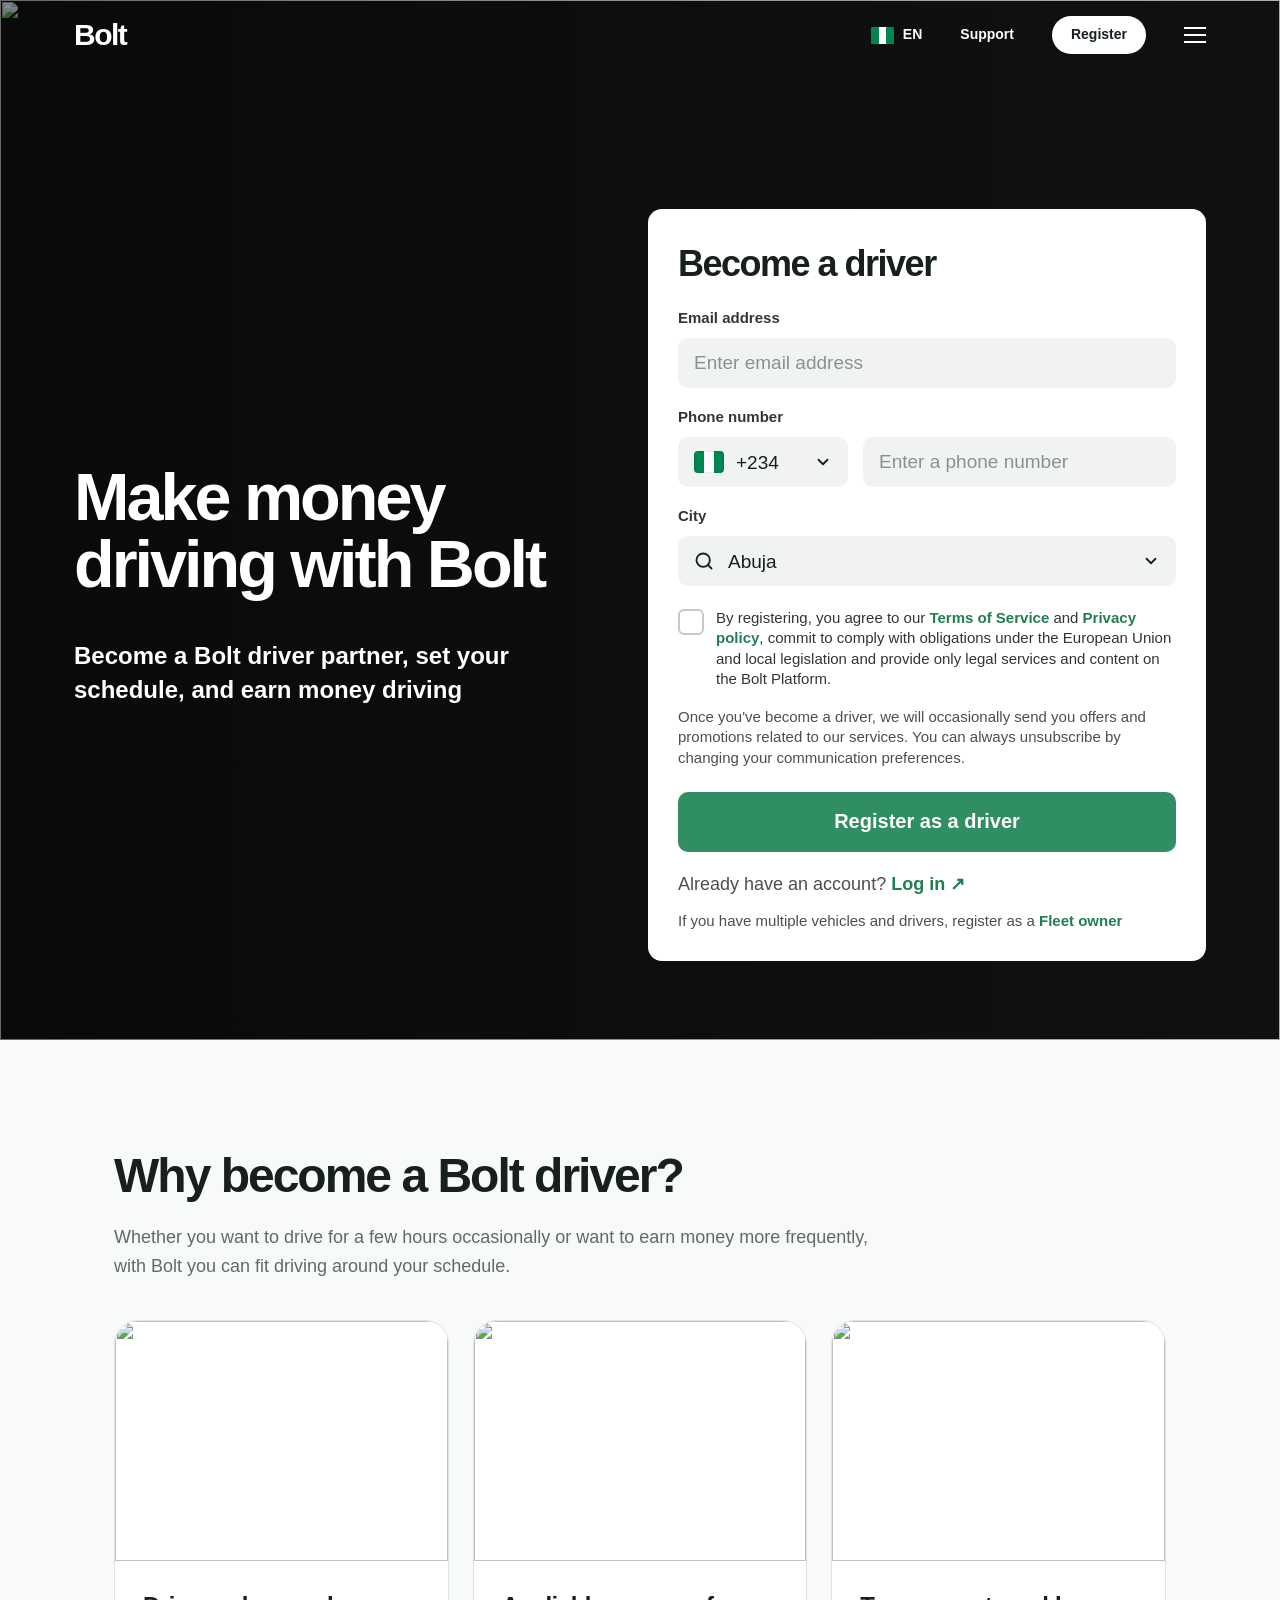
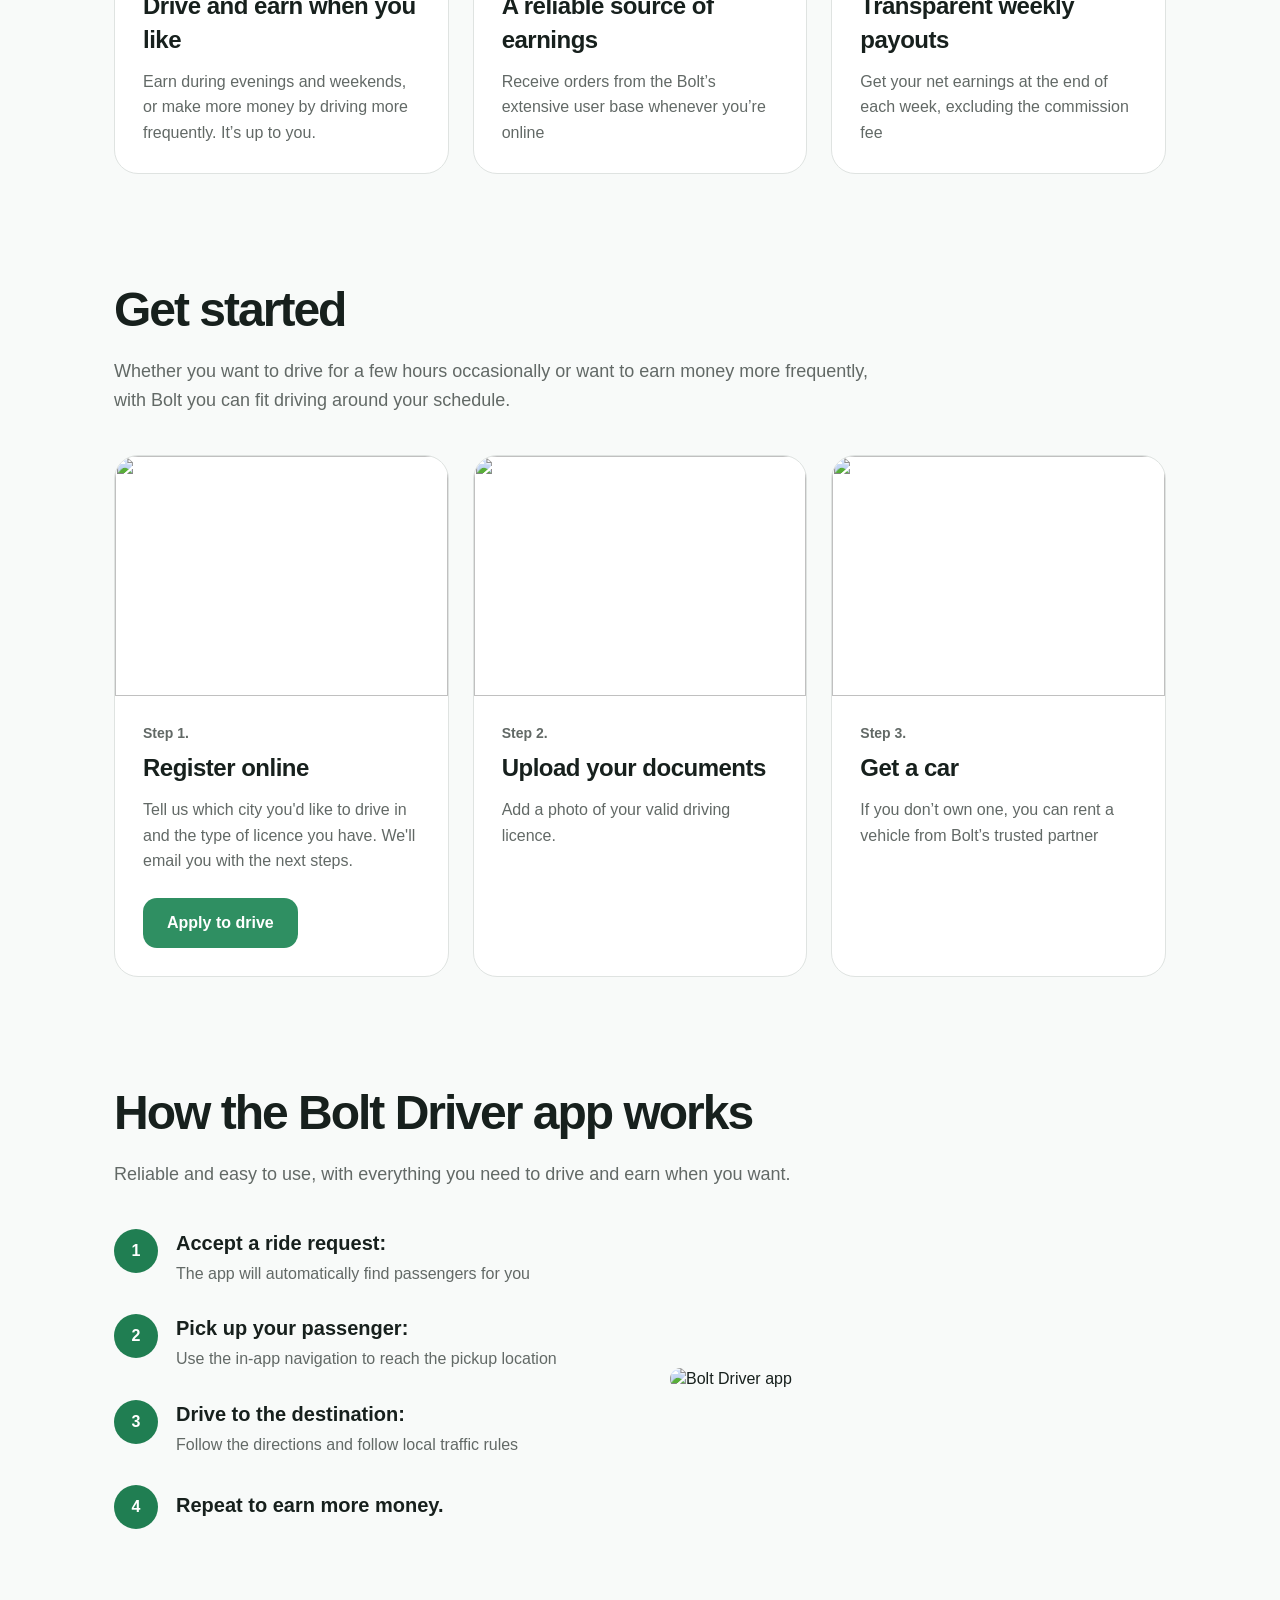
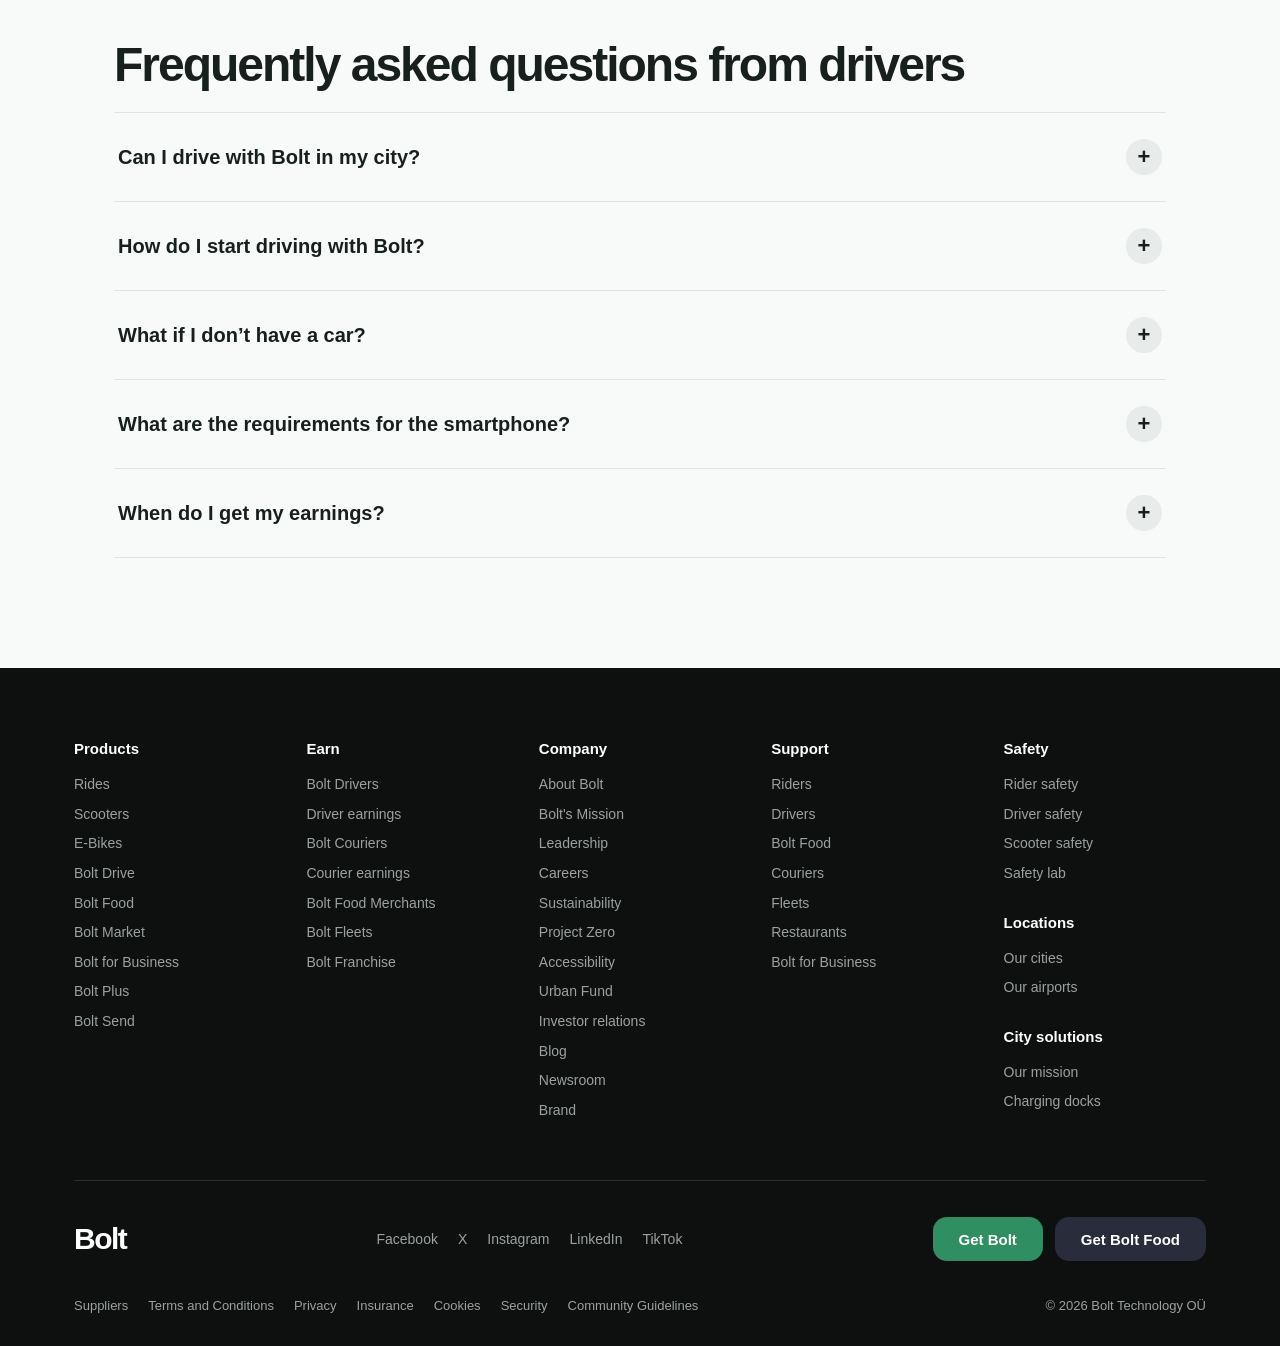
==== driver.html @ f17ec3d8 "Initial Commit: Bolt Clone" ====
<!DOCTYPE html>
<html lang="en">
<head>
    <meta charset="UTF-8">
    <meta name="viewport" content="width=device-width, initial-scale=1.0">
    <title>Sign up to drive with Bolt | Make money driving | Bolt</title>
    <link rel="stylesheet" href="m.css">
    <link rel="stylesheet" href="modal.css">
    <link rel="stylesheet" href="earn.css">
    <link rel="stylesheet" href="driver.css">
</head>

<body class="driver-page">

    <!-- NAVBAR -->
    <nav class="navbar">
        <input type="checkbox" id="menu-toggle" class="menu-toggle">
        <input type="checkbox" id="lang-toggle" class="lang-toggle">
        <a class="logo" href="index.html">Bolt</a>

        <div class="nav-right">
            <label class="language" for="lang-toggle">
                <div class="flag">
                    <span></span>
                    <span></span>
                    <span></span>
                </div>
                <span>EN</span>
            </label>

            <a href="support.html">Support</a>

            <div class="register-wrap">
                <input type="checkbox" id="register-toggle" class="register-toggle">
                <label class="register" for="register-toggle">Register</label>

                <div class="register-panel">
                    <a href="driver.html" class="rp-item">
                        <span class="rp-icon"><svg width="22" height="22" viewBox="0 0 24 24" fill="#4a56d6"><circle cx="12" cy="7" r="4"/><path d="M4 21c0-4.4 3.6-7 8-7s8 2.6 8 7z"/></svg></span>
                        <span class="rp-text"><b>Become a driver</b><small>Make money on your terms</small></span>
                        <svg class="rp-chev" width="18" height="18" viewBox="0 0 24 24" fill="none" stroke="currentColor" stroke-width="2.4" stroke-linecap="round" stroke-linejoin="round"><polyline points="9 18 15 12 9 6"></polyline></svg>
                    </a>
                    <a href="#" class="rp-item">
                        <span class="rp-icon"><svg width="22" height="22" viewBox="0 0 24 24" fill="none" stroke="#207e52" stroke-width="2" stroke-linecap="round" stroke-linejoin="round"><circle cx="6" cy="17" r="3"/><circle cx="18" cy="17" r="3"/><path d="M6 17l4-8h5l3 8M10 9L9 6H7"/></svg></span>
                        <span class="rp-text"><b>Become a courier</b><small>Deliver food and get paid weekly</small></span>
                        <svg class="rp-chev" width="18" height="18" viewBox="0 0 24 24" fill="none" stroke="currentColor" stroke-width="2.4" stroke-linecap="round" stroke-linejoin="round"><polyline points="9 18 15 12 9 6"></polyline></svg>
                    </a>
                    <a href="#" class="rp-item">
                        <span class="rp-icon"><svg width="22" height="22" viewBox="0 0 24 24" fill="none" stroke="#207e52" stroke-width="2.2" stroke-linecap="round" stroke-linejoin="round"><path d="M5 3v7a2 2 0 0 0 2 2v9M9 3v7M7 3v7M18 3c-2.4 2-2.4 7 0 8.5V21"/></svg></span>
                        <span class="rp-text"><b>Add a restaurant or store</b><small>Reach more customers and increase earnings</small></span>
                        <svg class="rp-chev" width="18" height="18" viewBox="0 0 24 24" fill="none" stroke="currentColor" stroke-width="2.4" stroke-linecap="round" stroke-linejoin="round"><polyline points="9 18 15 12 9 6"></polyline></svg>
                    </a>
                    <a href="#" class="rp-item">
                        <span class="rp-icon"><svg width="22" height="22" viewBox="0 0 24 24" fill="#207e52"><path d="M4 12l2-5.5A2 2 0 0 1 7.9 5h8.2A2 2 0 0 1 18 6.5L20 12v6h-3v-2H7v2H4z"/></svg></span>
                        <span class="rp-text"><b>Sign up as a fleet owner</b><small>Add your fleet to Bolt and boost your income</small></span>
                        <svg class="rp-chev" width="18" height="18" viewBox="0 0 24 24" fill="none" stroke="currentColor" stroke-width="2.4" stroke-linecap="round" stroke-linejoin="round"><polyline points="9 18 15 12 9 6"></polyline></svg>
                    </a>
                    <a href="#" class="rp-item">
                        <span class="rp-icon"><svg width="22" height="22" viewBox="0 0 24 24" fill="#207e52"><rect x="3" y="8" width="18" height="12" rx="2.5"/><path d="M9 8V5.5h6V8" fill="none" stroke="#207e52" stroke-width="2"/></svg></span>
                        <span class="rp-text"><b>Bolt for Business</b><small>Bolt products and services scaled-up for your business</small></span>
                        <svg class="rp-chev" width="18" height="18" viewBox="0 0 24 24" fill="none" stroke="currentColor" stroke-width="2.4" stroke-linecap="round" stroke-linejoin="round"><polyline points="9 18 15 12 9 6"></polyline></svg>
                    </a>
                </div>
            </div>

            <label class="menu" for="menu-toggle" aria-label="Menu">
                <span></span>
                <span></span>
                <span></span>
            </label>
        </div>

        <div class="menu-panel">
            <div class="menu-col">
                <h5>Products</h5>
                <a href="rides.html">Rides</a>
                <a href="#">Scooters</a>
                <a href="#">E-Bikes</a>
                <a href="#">Bolt Drive</a>
                <a href="#">Bolt Food</a>
                <a href="#">Bolt Market</a>
                <a href="#">Bolt for Business</a>
                <a href="#">Bolt Plus</a>
                <a href="#">Bolt Send</a>
            </div>

            <div class="menu-col">
                <h5>Earn</h5>
                <a href="driver.html">Bolt Drivers</a>
                <a href="earn.html">Driver earnings</a>
                <a href="#">Bolt Couriers</a>
                <a href="#">Courier earnings</a>
                <a href="#">Bolt Food Merchants</a>
                <a href="#">Bolt Fleets</a>
                <a href="#">Bolt Franchise</a>
            </div>

            <div class="menu-col">
                <h5>Company</h5>
                <a href="#">About Bolt</a>
                <a href="#">Bolt's Mission</a>
                <a href="#">Leadership</a>
                <a href="#">Careers</a>
                <a href="#">Sustainability</a>
                <a href="#">Blog</a>
                <a href="#">Newsroom</a>
            </div>

            <div class="menu-col">
                <h5>Support</h5>
                <a href="#">Riders</a>
                <a href="#">Drivers</a>
                <a href="#">Bolt Food</a>
                <a href="#">Couriers</a>
                <a href="#">Fleets</a>
                <a href="#">Restaurants</a>
            </div>

            <div class="menu-col">
                <h5>Safety</h5>
                <a href="#">Rider safety</a>
                <a href="#">Driver safety</a>
                <a href="#">Scooter safety</a>
                <a href="#">Safety lab</a>
            </div>
        </div>

        <div class="lang-modal">
            <label class="lang-backdrop" for="lang-toggle"></label>

            <div class="lang-box">
                <div class="lang-top">
                    <div class="lang-search">
                        <svg width="26" height="26" viewBox="0 0 24 24" fill="none" stroke="currentColor" stroke-width="2" stroke-linecap="round"><circle cx="11" cy="11" r="8"></circle><line x1="21" y1="21" x2="16.65" y2="16.65"></line></svg>
                        <input type="text" id="region-search" placeholder="Search region" autocomplete="off">
                    </div>
                    <label class="lang-close" for="lang-toggle" aria-label="Close">
                        <svg width="22" height="22" viewBox="0 0 24 24" fill="none" stroke="currentColor" stroke-width="2.5" stroke-linecap="round"><line x1="5" y1="5" x2="19" y2="19"></line><line x1="19" y1="5" x2="5" y2="19"></line></svg>
                    </label>
                </div>

                <ul class="region-list"><!-- filled in by script.js --></ul>
            </div>
        </div>

    </nav>

    <!-- HERO -->
    <header class="d-hero">
        <picture class="d-hero-bg">
            <source media="(max-width: 900px)" srcset="media/driver12.png">
            <img src="media/driver9.png" alt="">
        </picture>
        <div class="d-hero-overlay"></div>

        <div class="d-hero-inner">
            <div class="d-hero-text">
                <h1>Make money driving with Bolt</h1>
                <p>Become a Bolt driver partner, set your schedule, and earn money driving</p>
            </div>

            <form class="signup" id="signup" action="#" onsubmit="return false;">
                <h2>Become a driver</h2>

                <label class="f-label" for="d-email">Email address</label>
                <input class="f-input" type="email" id="d-email" placeholder="Enter email address" required>

                <label class="f-label" for="d-phone">Phone number</label>
                <div class="phone-row">
                    <div class="select-wrap code">
                        <span class="fl fl-ng"></span>
                        <select aria-label="Country code">
                            <option>+234</option>
                        </select>
                        <svg class="chev" width="18" height="18" viewBox="0 0 24 24" fill="none" stroke="currentColor" stroke-width="2.4" stroke-linecap="round" stroke-linejoin="round"><polyline points="6 9 12 15 18 9"></polyline></svg>
                    </div>
                    <input class="f-input" type="tel" id="d-phone" placeholder="Enter a phone number" required>
                </div>

                <label class="f-label" for="d-city">City</label>
                <div class="select-wrap city">
                    <svg class="lead" width="20" height="20" viewBox="0 0 24 24" fill="none" stroke="currentColor" stroke-width="2.2" stroke-linecap="round"><circle cx="11" cy="11" r="8"></circle><line x1="21" y1="21" x2="16.65" y2="16.65"></line></svg>
                    <select id="d-city">
                        <option>Abuja</option>
                        <option>Lagos</option>
                        <option>Port Harcourt</option>
                        <option>Ibadan</option>
                        <option>Benin City</option>
                        <option>Kano</option>
                        <option>Enugu</option>
                    </select>
                    <svg class="chev" width="18" height="18" viewBox="0 0 24 24" fill="none" stroke="currentColor" stroke-width="2.4" stroke-linecap="round" stroke-linejoin="round"><polyline points="6 9 12 15 18 9"></polyline></svg>
                </div>

                <label class="agree">
                    <input type="checkbox" required>
                    <span>By registering, you agree to our <a href="#">Terms of Service</a> and <a href="#">Privacy policy</a>, commit to comply with obligations under the European Union and local legislation and provide only legal services and content on the Bolt Platform.</span>
                </label>

                <p class="form-note">Once you've become a driver, we will occasionally send you offers and promotions related to our services. You can always unsubscribe by changing your communication preferences.</p>

                <button class="signup-btn" type="submit">Register as a driver</button>

                <p class="login-line">Already have an account? <a href="#">Log in &#8599;</a></p>
                <p class="form-note fleet">If you have multiple vehicles and drivers, register as a <a href="#">Fleet owner</a></p>
            </form>
        </div>
    </header>

    <main>

        <!-- WHY BECOME A DRIVER -->
        <section class="e-sec">
            <h2>Why become a Bolt driver?</h2>
            <p class="e-lead">
                Whether you want to drive for a few hours occasionally or want to earn money more frequently,
                with Bolt you can fit driving around your schedule.
            </p>

            <div class="d-cards">
                <article class="d-card">
                    <img src="media/driver8.png" alt="">
                    <div class="d-card-body">
                        <h3>Drive and earn when you like</h3>
                        <p>Earn during evenings and weekends, or make more money by driving more frequently. It’s up to you.</p>
                    </div>
                </article>

                <article class="d-card">
                    <img src="media/driver7.png" alt="">
                    <div class="d-card-body">
                        <h3>A reliable source of earnings</h3>
                        <p>Receive orders from the Bolt’s extensive user base whenever you’re online</p>
                    </div>
                </article>

                <article class="d-card">
                    <img src="media/driver6.png" alt="">
                    <div class="d-card-body">
                        <h3>Transparent weekly payouts</h3>
                        <p>Get your net earnings at the end of each week, excluding the commission fee</p>
                    </div>
                </article>
            </div>
        </section>

        <!-- GET STARTED -->
        <section class="e-sec">
            <h2>Get started</h2>
            <p class="e-lead">
                Whether you want to drive for a few hours occasionally or want to earn money more frequently,
                with Bolt you can fit driving around your schedule.
            </p>

            <div class="d-cards">
                <article class="d-card">
                    <img src="media/driver5.png" alt="">
                    <div class="d-card-body">
                        <span class="step-label">Step 1.</span>
                        <h3>Register online</h3>
                        <p>Tell us which city you'd like to drive in and the type of licence you have. We'll email you with the next steps.</p>
                        <a class="e-btn" href="#signup">Apply to drive</a>
                    </div>
                </article>

                <article class="d-card">
                    <img src="media/driver4.png" alt="">
                    <div class="d-card-body">
                        <span class="step-label">Step 2.</span>
                        <h3>Upload your documents</h3>
                        <p>Add a photo of your valid driving licence.</p>
                    </div>
                </article>

                <article class="d-card">
                    <img src="media/driver3.png" alt="">
                    <div class="d-card-body">
                        <span class="step-label">Step 3.</span>
                        <h3>Get a car</h3>
                        <p>If you don’t own one, you can rent a vehicle from Bolt’s trusted partner</p>
                    </div>
                </article>
            </div>
        </section>

        <!-- HOW THE APP WORKS -->
        <section class="e-sec">
            <h2>How the Bolt Driver app works</h2>
            <p class="e-lead">Reliable and easy to use, with everything you need to drive and earn when you want.</p>

            <div class="app-grid">
                <ol class="app-steps">
                    <li>
                        <div>
                            <b>Accept a ride request:</b>
                            <span>The app will automatically find passengers for you</span>
                        </div>
                    </li>
                    <li>
                        <div>
                            <b>Pick up your passenger:</b>
                            <span>Use the in-app navigation to reach the pickup location</span>
                        </div>
                    </li>
                    <li>
                        <div>
                            <b>Drive to the destination:</b>
                            <span>Follow the directions and follow local traffic rules</span>
                        </div>
                    </li>
                    <li class="single">
                        <div>
                            <b>Repeat to earn more money.</b>
                        </div>
                    </li>
                </ol>

                <img class="app-pic" src="media/driver10.png" alt="Bolt Driver app">
            </div>
        </section>

        <!-- FAQ -->
        <section class="e-sec">
            <h2>Frequently asked questions from drivers</h2>

            <div class="faq">
            <details>
                <summary>Can I drive with Bolt in my city?</summary>
                <p>If the city where you live is listed <a href="#">here</a>, you can!</p>
            </details>
            <details>
                <summary>How do I start driving with Bolt?</summary>
                <p>Complete the registration form, submit the required documents, and verify your identity to get started.</p>
            </details>
            <details>
                <summary>What if I don’t have a car?</summary>
                <p>We can connect you with Bolt’s trusted partners, who can help you rent a vehicle at a competitive price.</p>
            </details>
            <details>
                <summary>What are the requirements for the smartphone?</summary>
                <p>It must run at least Android 9.0 or iOS 16. If you don’t have one, support can help you pick an affordable device.</p>
            </details>
            <details>
                <summary>When do I get my earnings?</summary>
                <p>Our payment cycle runs from Monday 00:00 to the following Sunday at 23:59, after which you’ll receive a balance statement. If you’re due a payout, you’ll receive it on a weekly basis — no need to wait until the end of the month.</p>
            </details>
            </div>
        </section>

        <div class="e-end"></div>
    </main>

    <!-- FOOTER -->
    <footer class="footer">
        <div class="footer-cols">
            <div>
                <h5>Products</h5>
                <a href="rides.html">Rides</a>
                <a href="#">Scooters</a>
                <a href="#">E-Bikes</a>
                <a href="#">Bolt Drive</a>
                <a href="#">Bolt Food</a>
                <a href="#">Bolt Market</a>
                <a href="#">Bolt for Business</a>
                <a href="#">Bolt Plus</a>
                <a href="#">Bolt Send</a>
            </div>

            <div>
                <h5>Earn</h5>
                <a href="driver.html">Bolt Drivers</a>
                <a href="earn.html">Driver earnings</a>
                <a href="#">Bolt Couriers</a>
                <a href="#">Courier earnings</a>
                <a href="#">Bolt Food Merchants</a>
                <a href="#">Bolt Fleets</a>
                <a href="#">Bolt Franchise</a>
            </div>

            <div>
                <h5>Company</h5>
                <a href="#">About Bolt</a>
                <a href="#">Bolt's Mission</a>
                <a href="#">Leadership</a>
                <a href="#">Careers</a>
                <a href="#">Sustainability</a>
                <a href="#">Project Zero</a>
                <a href="#">Accessibility</a>
                <a href="#">Urban Fund</a>
                <a href="#">Investor relations</a>
                <a href="#">Blog</a>
                <a href="#">Newsroom</a>
                <a href="#">Brand</a>
            </div>

            <div>
                <h5>Support</h5>
                <a href="#">Riders</a>
                <a href="#">Drivers</a>
                <a href="#">Bolt Food</a>
                <a href="#">Couriers</a>
                <a href="#">Fleets</a>
                <a href="#">Restaurants</a>
                <a href="#">Bolt for Business</a>
            </div>

            <div>
                <h5>Safety</h5>
                <a href="#">Rider safety</a>
                <a href="#">Driver safety</a>
                <a href="#">Scooter safety</a>
                <a href="#">Safety lab</a>

                <h5 class="gap">Locations</h5>
                <a href="#">Our cities</a>
                <a href="#">Our airports</a>

                <h5 class="gap">City solutions</h5>
                <a href="#">Our mission</a>
                <a href="#">Charging docks</a>
            </div>
        </div>

        <div class="footer-mid">
            <div class="footer-logo">Bolt</div>
            <div class="socials">
                <a href="#">Facebook</a>
                <a href="#">X</a>
                <a href="#">Instagram</a>
                <a href="#">LinkedIn</a>
                <a href="#">TikTok</a>
            </div>
            <div class="footer-btns">
                <button class="get-bolt">Get Bolt</button>
                <button class="earn-bolt dark">Get Bolt Food</button>
            </div>
        </div>

        <div class="footer-bottom">
            <div class="legal">
                <a href="#">Suppliers</a>
                <a href="#">Terms and Conditions</a>
                <a href="#">Privacy</a>
                <a href="#">Insurance</a>
                <a href="#">Cookies</a>
                <a href="#">Security</a>
                <a href="#">Community Guidelines</a>
            </div>
            <span>© 2026 Bolt Technology OÜ</span>
        </div>
    </footer>

    <script src="script.js"></script>

</body>
</html>
---- m.css ----
* {
    margin: 0;
    padding: 0;
    box-sizing: border-box;
}

:root {
    --bg: #f8faf9;
    --ink: #17201d;
    --muted: #626966;
    --green: #2f8f62;
    --green-deep: #207e52;
    --dark: #0e100f;
    --line: #d5d9d7;
}

body {
    font-family: Arial, Helvetica, sans-serif;
    background-color: var(--bg);
    color: var(--ink);
    line-height: 1.4;
}

img {
    display: block;
    max-width: 100%;
}

a {
    color: inherit;
}

/* ---------- NAVBAR ---------- */
.navbar {
    position: relative;
    z-index: 100;
    width: 100%;
    height: 70px;
    display: flex;
    align-items: center;
    justify-content: space-between;
    padding: 0 max(74px, calc((100% - 1500px) / 2));
}

.logo {
    text-decoration: none;
    font-size: 30px;
    font-weight: 800;
    letter-spacing: -1.5px;
}

.nav-right {
    display: flex;
    align-items: center;
    gap: 38px;
}

.language {
    cursor: pointer;
    display: flex;
    align-items: center;
    gap: 9px;
    font-size: 14px;
    font-weight: 600;
}

.flag {
    width: 23px;
    height: 17px;
    display: flex;
    border-radius: 1px;
    overflow: hidden;
}

.flag span {
    width: 33.33%;
    height: 100%;
}

.flag span:nth-child(1),
.flag span:nth-child(3) {
    background-color: #008751;
}

.flag span:nth-child(2) {
    background-color: white;
}

.nav-right a {
    text-decoration: none;
    color: #303633;
    font-size: 14px;
    font-weight: 600;
}

.register {
    display: inline-block;
    border: none;
    background-color: #292d3b;
    color: white;
    padding: 9px 19px;
    border-radius: 20px;
    font-size: 14px;
    font-weight: 700;
    cursor: pointer;
}

.menu {
    display: flex;
    flex-direction: column;
    gap: 5px;
    cursor: pointer;
}

.menu span {
    display: block;
    width: 22px;
    height: 2px;
    background-color: var(--ink);
}

/* ---------- DROPDOWN MENU ---------- */
.menu-toggle {
    display: none;
}

/* hamburger turns into an X when open */
.menu span {
    transition: transform 0.25s, opacity 0.25s;
}

.menu-toggle:checked ~ .nav-right .menu span:nth-child(1) {
    transform: translateY(7px) rotate(45deg);
}

.menu-toggle:checked ~ .nav-right .menu span:nth-child(2) {
    opacity: 0;
}

.menu-toggle:checked ~ .nav-right .menu span:nth-child(3) {
    transform: translateY(-7px) rotate(-45deg);
}

.menu-panel {
    display: none;
    position: absolute;
    top: 100%;
    left: 0;
    right: 0;
    background-color: white;
    border-top: 1px solid var(--line);
    box-shadow: 0 20px 40px rgba(0, 0, 0, 0.12);
    padding: 40px 74px 50px;
    grid-template-columns: repeat(5, 1fr);
    gap: 30px;
}

.menu-toggle:checked ~ .menu-panel {
    display: grid;
}

.menu-col h5 {
    font-size: 16px;
    margin-bottom: 18px;
}

.menu-col a {
    display: block;
    color: var(--muted);
    text-decoration: none;
    font-size: 15px;
    font-weight: 600;
    margin-bottom: 12px;
}

.menu-col a:hover {
    color: var(--green-deep);
}

/* ---------- REGION / LANGUAGE POPUP ---------- */
.lang-toggle {
    display: none;
}

.lang-modal {
    display: none;
    position: fixed;
    inset: 0;
    z-index: 300;
    align-items: center;
    justify-content: center;
}

.lang-toggle:checked ~ .lang-modal {
    display: flex;
}

.lang-backdrop {
    position: absolute;
    inset: 0;
    background-color: rgba(60, 72, 66, 0.6);
    cursor: default;
}

.lang-box {
    position: relative;
    width: min(690px, 94vw);
    max-height: 90vh;
    background-color: white;
    border-radius: 28px;
    padding: 20px 40px 40px;
    display: flex;
    flex-direction: column;
}

.lang-top {
    display: flex;
    align-items: center;
    gap: 40px;
    padding: 0 0 24px 25px;
}

.lang-search {
    flex: 1;
    display: flex;
    align-items: center;
    gap: 12px;
    height: 52px;
    padding: 0 18px;
    background-color: #f1f3f2;
    border: 2px solid #b9bfbc;
    border-radius: 14px;
    color: var(--ink);
}

.lang-search:focus-within {
    border-color: var(--green-deep);
}

.lang-search input {
    flex: 1;
    border: none;
    outline: none;
    background: none;
    font-size: 20px;
    font-family: inherit;
    color: var(--ink);
}

.lang-search input::placeholder {
    color: #8a918e;
}

.lang-close {
    cursor: pointer;
    display: flex;
    padding: 6px;
    color: var(--ink);
}

.region-list {
    list-style: none;
    overflow-y: auto;
    scrollbar-width: thin;
    padding-right: 6px;
}

.region {
    display: grid;
    grid-template-columns: 40px 210px 1fr;
    gap: 10px;
    align-items: center;
    padding: 14px 10px;
    border-radius: 16px;
    min-height: 80px;
}

.region:hover,
.region.selected {
    background-color: #f4f6f5;
}

.region-name small {
    display: block;
    color: var(--muted);
    font-size: 14px;
}

.region-name b {
    font-size: 18px;
    font-weight: 600;
}

.region-langs {
    display: flex;
    flex-wrap: wrap;
    gap: 6px 20px;
}

.region-langs a {
    color: var(--ink);
    font-size: 18px;
    font-weight: 500;
    text-decoration: underline;
    text-decoration-color: #cfd5d2;
    text-underline-offset: 5px;
}

.region-langs a:hover {
    text-decoration-color: var(--green-deep);
}

.region.selected .region-langs a {
    color: var(--green-deep);
}

/* flags drawn in CSS (swap for real images if you have them) */
.fl {
    position: relative;
    display: flex;
    align-items: center;
    justify-content: center;
    width: 40px;
    height: 28px;
    border-radius: 4px;
    box-shadow: inset 0 0 0 1px rgba(0, 0, 0, 0.08);
}

.fl-ng { background: linear-gradient(90deg, #008751 33.3%, #fff 33.3% 66.6%, #008751 66.6%); }
.fl-global { background: #1c7cf0; }
.fl-ao { background: linear-gradient(#cc092f 50%, #000 50%); }
.fl-az { background: linear-gradient(#00b5e2 33.3%, #ef3340 33.3% 66.6%, #509e2f 66.6%); }
.fl-be { background: linear-gradient(90deg, #000 33.3%, #fdda24 33.3% 66.6%, #ef3340 66.6%); }
.fl-cz { background: linear-gradient(#fff 50%, #d7141a 50%); }
.fl-cz::before {
    content: "";
    position: absolute;
    inset: 0;
    background: #11457e;
    clip-path: polygon(0 0, 50% 50%, 0 100%);
}
.fl-dk {
    background:
        linear-gradient(90deg, transparent 28%, #fff 28% 40%, transparent 40%),
        linear-gradient(transparent 40%, #fff 40% 60%, transparent 60%),
        #c8102e;
}
.fl-ee { background: linear-gradient(#0072ce 33.3%, #000 33.3% 66.6%, #fff 66.6%); }
.fl-fr { background: linear-gradient(90deg, #0055a4 33.3%, #fff 33.3% 66.6%, #ef4135 66.6%); }
.fl-gh { background: linear-gradient(#ce1126 33.3%, #fcd116 33.3% 66.6%, #006b3f 66.6%); }
.fl-lt { background: linear-gradient(#fdb913 33.3%, #006a44 33.3% 66.6%, #c1272d 66.6%); }
.fl-pl { background: linear-gradient(#fff 50%, #dc143c 50%); }
.fl-ua { background: linear-gradient(#0057b7 50%, #ffd700 50%); }

/* ---------- REGISTER DROPDOWN ---------- */
.register-wrap {
    position: relative;
}

.register-toggle {
    display: none;
}

.register-panel {
    display: none;
    position: absolute;
    top: calc(100% + 28px);
    right: 0;
    width: min(335px, 92vw);
    background-color: white;
    border-radius: 22px;
    box-shadow: 0 24px 40px rgba(0, 0, 0, 0.16);
    padding: 6px 0;
    z-index: 150;
}

.register-toggle:checked ~ .register-panel {
    display: block;
}

/* .nav-right prefix keeps these ahead of the generic ".nav-right a" rules */
.nav-right .register-panel a {
    display: grid;
    grid-template-columns: 22px 1fr 18px;
    gap: 8px;
    align-items: start;
    padding: 18px 20px 18px 22px;
    color: var(--ink);
    text-decoration: none;
}

.nav-right .register-panel a:hover {
    background-color: #f4f6f5;
}

.rp-icon {
    display: flex;
    padding-top: 1px;
}

.rp-text b {
    display: block;
    font-size: 18px;
    font-weight: 600;
    margin-bottom: 4px;
}

.rp-text small {
    display: block;
    color: var(--muted);
    font-size: 15px;
    font-weight: 500;
    line-height: 1.4;
}

.rp-chev {
    margin-top: 2px;
}

/* ---------- HERO ---------- */
.hero {
    width: 100%;
    background-color: white;
    padding-top: 60px;
}

.hero h1 {
    text-align: center;
    font-size: 55px;
    font-weight: 800;
    letter-spacing: -3.5px;
    margin-bottom: 42px;
}

.hero p {
    color: var(--muted);
    text-align: center;
    font-size: 15px;
    font-weight: 600;
    margin-bottom: 35px;
    padding: 0 20px;
}

.buttons {
    display: flex;
    gap: 16px;
    justify-content: center;
    flex-wrap: wrap;
}

.buttons button,
.footer-btns button {
    border: none;
    height: 48px;
    padding: 0 48px;
    border-radius: 14px;
    font-size: 17px;
    font-weight: 700;
    cursor: pointer;
}

.buttons a {
    display: inline-flex;
    align-items: center;
    justify-content: center;
    height: 48px;
    padding: 0 48px;
    border-radius: 14px;
    font-size: 17px;
    font-weight: 700;
    text-decoration: none;
    cursor: pointer;
}

.earn-bolt:hover {
    opacity: 0.85;
}

.get-bolt {
    background-color: var(--green);
    color: white;
}

.get-bolt:hover {
    opacity: 0.8;
}

.earn-bolt {
    background-color: #e7ebe9;
    color: var(--muted);
}

.first-image {
    margin-top: 50px;
}

.first-image img {
    width: 100%;
    height: auto;
    transition: transform 0.3s;
}

.first-image img:hover {
    transform: scale(0.99);
}

/* ---------- OUR SERVICES ---------- */
.container {
    width: 100%;
    background-color: white;
    padding: 50px 20px 10px;
    text-align: center;
}

.service h1 {
    font-size: 40px;
    margin-bottom: 14px;
}

.service p {
    color: var(--muted);
    font-size: 15px;
    max-width: 640px;
    margin: 0 auto;
}

.images {
    display: flex;
    gap: 20px;
    width: 100%;
    padding: 60px 0 50px 10%;
    overflow-x: auto;
    flex-wrap: nowrap;
    scrollbar-width: none;
    scroll-snap-type: x mandatory;
    scroll-padding-left: 10%;
}

.images::-webkit-scrollbar {
    display: none;
}

.card {
    scroll-snap-align: start;
    position: relative;
    flex: 0 0 487px;
    aspect-ratio: 487 / 775;
    border-radius: 28px;
    overflow: hidden;
    background-color: #f1f8f4;
}

.card img {
    position: absolute;
    inset: 0;
    width: 100%;
    height: 100%;
    object-fit: cover;
}

.card-text {
    position: relative;
    z-index: 1;
    padding: 44px 40px;
}

.card h3 {
    font-size: 32px;
    letter-spacing: -1px;
    margin-bottom: 22px;
}

.card p {
    font-size: 22px;
    line-height: 1.6;
    font-weight: 600;
    margin-bottom: 26px;
    max-width: 420px;
}

.card-btn {
    display: inline-block;
    padding: 18px 30px;
    border-radius: 10px;
    font-size: 22px;
    font-weight: 700;
    text-decoration: none;
    background-color: var(--green);
    color: white;
}

.card-btn:hover {
    opacity: 0.85;
}

/* per-card colours (text sits on top of the image) */
.card-rides { background-color: #030f0b; }
.card-rides h3 { color: #fff; }
.card-rides p  { color: #9bb3a8; }

.card-food h3 { color: #e9ece9; }
.card-food p  { color: #cfd6d1; }

.card-drive h3 { color: #fff; }
.card-drive p  { color: #fff; }
.card-drive .card-btn { background-color: #e4fbef; color: #0b2a1d; }

.card-market { border: 1px solid #e3ebe6; box-shadow: 0 8px 20px rgba(0, 0, 0, 0.08); }
.card-market h3 { color: #17201d; }
.card-market p  { color: #17201d; }
.card-market .card-btn { background-color: #0b2a1d; color: #fff; }

.card-biz h3 { color: #17201d; }
.card-biz p  { color: #17201d; }
.card-biz .card-btn { background-color: #0b2a1d; color: #fff; }

.card-micro h3 { color: #fff; }
.card-micro p  { color: #fff; }

/* ---------- CAROUSEL ARROWS ---------- */
.carousel-nav {
    display: flex;
    justify-content: flex-end;
    gap: 10px;
    padding: 0 10% 90px 0;
}

.nav-btn {
    width: 50px;
    height: 50px;
    border: none;
    border-radius: 12px;
    background-color: #e7ebe9;
    color: var(--ink);
    display: flex;
    align-items: center;
    justify-content: center;
    cursor: pointer;
}

.nav-btn:hover:not(:disabled) {
    background-color: #d9dfdc;
}

.nav-btn:disabled {
    opacity: 0.45;
    cursor: default;
}

/* ---------- MEET BOLT 7 ---------- */
.machine {
    margin-top: 0;
    width: 100%;
    background-color: var(--dark);
    text-align: center;
    padding: 70px 24px 0;
    display: flex;
    flex-direction: column;
    align-items: center;
}

.machine h1 {
    color: white;
    font-size: 70px;
    letter-spacing: -2px;
    margin-bottom: 24px;
}

.machine p {
    color: rgb(154, 162, 160);
    font-size: 14px;
    line-height: 20px;
    max-width: 700px;
    margin-bottom: 34px;
}

.ride {
    background-color: rgb(24, 120, 76);
    color: white;
    text-decoration: none;
    font-size: 18px;
    padding: 14px 34px;
    border-radius: 10px;
}

.ride:hover {
    background-color: #017748;
}

.machine img {
    width: 100%;
    max-width: 1200px;
    padding-top: 60px;
}

/* ---------- ABOUT US ---------- */
.green {
    width: 100%;
    background-color: var(--green-deep);
    text-align: center;
    padding: 90px 24px 60px;
    display: flex;
    flex-direction: column;
    align-items: center;
}

.green .label {
    color: rgb(165, 207, 187);
    font-size: 15px;
    margin-bottom: 20px;
}

.green h1 {
    color: rgb(236, 238, 237);
    font-size: 70px;
    letter-spacing: -2px;
    margin-bottom: 30px;
}

.green .pa {
    color: rgb(165, 207, 187);
    font-size: 20px;
    max-width: 780px;
    margin-bottom: 40px;
}

.small-gr {
    background-color: rgb(230, 243, 243);
    color: black;
    text-decoration: none;
    font-size: 20px;
    padding: 14px 34px;
    border-radius: 10px;
}

.small-gr:hover {
    background-color: white;
}

.new-g {
    width: 100%;
    background-color: var(--green-deep);
}

.new-g img {
    width: 100%;
    max-width: 1200px;
    margin: 0 auto;
}

/* ---------- EARN MONEY WITH BOLT ---------- */
.white-bacg {
    width: 100%;
    background-color: var(--bg);
    padding: 100px 74px;
}

.earn-head {
    max-width: 940px;
    margin: 0 auto 60px;
}

.white-bacg h1 {
    color: black;
    font-size: 40px;
    margin-bottom: 14px;
}

.white-bacg p {
    color: rgb(135, 136, 136);
    font-size: 16px;
    max-width: 760px;
}

.earn-grid {
    max-width: 940px;
    margin: 0 auto;
    display: flex;
    flex-direction: column;
    gap: 90px;
}

.earn-card {
    display: flex;
    align-items: center;
    gap: 90px;
}

/* every second row: text on the left, image on the right */
.earn-card:nth-child(even) {
    flex-direction: row-reverse;
}

.earn-card img {
    flex: 0 0 360px;
    width: 360px;
    aspect-ratio: 3 / 4;
    object-fit: cover;
    border-radius: 14px;
}

.earn-text {
    flex: 1;
}

.tag {
    display: block;
    color: var(--muted);
    font-size: 13px;
    font-weight: 600;
    margin-bottom: 10px;
}

.earn-text h3 {
    font-size: 28px;
    letter-spacing: -0.5px;
    margin-bottom: 16px;
}

.white-bacg .earn-text p {
    color: #4a504d;
    font-size: 16px;
    line-height: 1.6;
    max-width: none;
    margin-bottom: 28px;
}

.earn-btn {
    display: inline-block;
    background-color: var(--green);
    color: white;
    text-decoration: none;
    font-size: 15px;
    font-weight: 700;
    padding: 12px 22px;
    border-radius: 10px;
}

.earn-btn:hover {
    opacity: 0.85;
}

/* ---------- LATEST FEATURES ---------- */
.latest {
    max-width: 1200px;
    margin: 110px auto 90px;
    padding: 0 24px;
    display: flex;
    flex-direction: column;
    align-items: center;
    text-align: center;
}

.latest-text {
    display: flex;
    flex-direction: column;
    align-items: center;
}

.latest .label {
    color: var(--muted);
    font-size: 20px;
    font-weight: 600;
    margin-bottom: 26px;
}

.latest h2 {
    font-size: 88px;
    font-weight: 800;
    letter-spacing: -4px;
    line-height: 1;
    margin-bottom: 38px;
}

.latest p {
    color: var(--muted);
    font-size: 24px;
    font-weight: 600;
    margin-bottom: 24px;
}

.latest .small {
    margin-bottom: 36px;
}

.send-btn {
    display: inline-block;
    background-color: var(--green);
    color: white;
    text-decoration: none;
    font-size: 22px;
    font-weight: 700;
    padding: 18px 30px;
    border-radius: 14px;
}

.send-btn:hover {
    opacity: 0.85;
}

.latest img {
    width: 100%;
    margin-top: 70px;
    border-radius: 25px;
}

/* ---------- DOWNLOAD APPS ---------- */
.download {
    width: 100%;
    background-color: #0f1110;
    color: white;
    padding: 100px 24px 0;
    margin-bottom: 90px;
    overflow: hidden;
}

.download-head {
    text-align: center;
    margin-bottom: 40px;
}

.download-head h2 {
    font-size: 64px;
    font-weight: 800;
    letter-spacing: -3px;
    margin-bottom: 20px;
}

.download-head p {
    color: #9aa2a0;
    font-size: 22px;
    font-weight: 600;
}

.download-box {
    max-width: 1300px;
    margin: 0 auto;
    display: flex;
    align-items: center;
    gap: 120px;
}

.download-box img {
    flex: 0 0 52%;
    width: 52%;
    max-width: 700px;
}

.download-text {
    flex: 1;
    padding-bottom: 60px;
}

.tabs {
    display: flex;
    gap: 10px;
    border-bottom: 1px solid #2a2e2c;
    margin-bottom: 36px;
    width: max-content;
    max-width: 100%;
}

.tab {
    border: none;
    background: none;
    color: #9aa2a0;
    padding: 14px 20px;
    font-size: 18px;
    font-weight: 600;
    cursor: pointer;
    border-bottom: 2px solid transparent;
    margin-bottom: -1px;
}

.tab.active {
    color: white;
    font-weight: 800;
    border-bottom-color: var(--green);
}

.download-text h3 {
    font-size: 38px;
    font-weight: 800;
    letter-spacing: -1.5px;
    margin-bottom: 22px;
}

.download-text p {
    color: #9aa2a0;
    font-size: 22px;
    font-weight: 600;
    margin-bottom: 44px;
}

.download-text .get-bolt {
    height: 60px;
    padding: 0 30px;
    border: none;
    border-radius: 14px;
    font-size: 22px;
    font-weight: 700;
    cursor: pointer;
}

/* ---------- NEWS ---------- */
.news {
    max-width: 1500px;
    margin: 0 auto 100px;
    padding: 0 24px;
}

.news h2 {
    font-size: 64px;
    font-weight: 800;
    letter-spacing: -3.5px;
    margin-bottom: 44px;
}

.view-all {
    display: inline-block;
    background-color: var(--green);
    color: white;
    text-decoration: none;
    font-size: 20px;
    font-weight: 700;
    padding: 18px 30px;
    border-radius: 12px;
    margin-bottom: 80px;
}

.view-all span {
    margin-left: 10px;
}

.view-all:hover {
    opacity: 0.85;
}

.news-grid {
    display: grid;
    grid-template-columns: 2.07fr 1fr;
    gap: 32px;
}

/* both blocks are bordered, rounded cards */
.news-main,
.news-list {
    border: 1px solid #dfe3e1;
    border-radius: 28px;
    background-color: #fbfdfc;
    overflow: hidden;
}

.news-main {
    display: flex;
}

.news-main img {
    flex: 0 0 47%;
    width: 47%;
    object-fit: cover;
}

.news-main-text {
    flex: 1;
    padding: 30px;
    display: flex;
    flex-direction: column;
    justify-content: center;
    gap: 22px;
}

.news-meta {
    display: flex;
    justify-content: space-between;
    align-items: center;
}

.news-tag {
    border: 1px solid var(--green-deep);
    color: var(--green-deep);
    border-radius: 20px;
    padding: 2px 8px;
    font-size: 14px;
    font-weight: 700;
}

.news-date {
    color: var(--muted);
    font-size: 18px;
    font-weight: 600;
}

.news-main h3 {
    font-size: 30px;
    font-weight: 600;
    letter-spacing: -1px;
    line-height: 1.35;
}

.news-list {
    padding: 0 10px;
    display: flex;
    flex-direction: column;
}

.news-list a {
    display: flex;
    align-items: center;
    gap: 16px;
    flex: 1;
    padding: 24px 14px;
    text-decoration: none;
    border-bottom: 1px solid #dfe3e1;
}

.news-list a:last-child {
    border-bottom: none;
}

.news-list img {
    flex: 0 0 80px;
    width: 80px;
    height: 80px;
    object-fit: cover;
    border-radius: 14px;
}

.news-list h4 {
    font-size: 20px;
    font-weight: 600;
    line-height: 1.5;
    margin-bottom: 4px;
    display: -webkit-box;
    -webkit-line-clamp: 2;
    -webkit-box-orient: vertical;
    overflow: hidden;
}

.news-list span {
    color: var(--muted);
    font-size: 18px;
    font-weight: 600;
}

/* ---------- FOOTER ---------- */
.footer {
    background-color: var(--dark);
    color: white;
    padding: 70px 74px 30px;
}

.footer-cols {
    display: grid;
    grid-template-columns: repeat(5, 1fr);
    gap: 30px;
    padding-bottom: 50px;
    border-bottom: 1px solid #2a2e2c;
}

.footer-cols h5 {
    font-size: 15px;
    margin-bottom: 16px;
}

.footer-cols h5.gap {
    margin-top: 28px;
}

.footer-cols a {
    display: block;
    color: rgb(154, 162, 160);
    text-decoration: none;
    font-size: 14px;
    margin-bottom: 10px;
}

.footer-cols a:hover,
.legal a:hover,
.socials a:hover {
    color: white;
}

.footer-mid {
    display: flex;
    justify-content: space-between;
    align-items: center;
    flex-wrap: wrap;
    gap: 20px;
    padding: 36px 0;
}

.footer-logo {
    font-size: 30px;
    font-weight: 800;
    letter-spacing: -1.5px;
}

.socials {
    display: flex;
    gap: 20px;
}

.socials a {
    color: rgb(154, 162, 160);
    text-decoration: none;
    font-size: 14px;
}

.footer-btns {
    display: flex;
    gap: 12px;
}

.footer-btns button {
    height: 44px;
    padding: 0 26px;
    font-size: 15px;
}

.earn-bolt.dark {
    background-color: #292d3b;
    color: white;
}

.footer-bottom {
    display: flex;
    justify-content: space-between;
    flex-wrap: wrap;
    gap: 16px;
    font-size: 13px;
    color: rgb(154, 162, 160);
}

.legal {
    display: flex;
    flex-wrap: wrap;
    gap: 20px;
}

.legal a {
    color: rgb(154, 162, 160);
    text-decoration: none;
}

/* ---------- TABLET / MOBILE ---------- */
@media (max-width: 900px) {
    .navbar,
    .footer,
    .white-bacg {
        padding-left: 24px;
        padding-right: 24px;
    }

    .nav-right {
        gap: 18px;
    }

    .nav-right a {
        display: none;
    }

    .hero h1 {
        font-size: 38px;
        letter-spacing: -2px;
        padding: 0 16px;
    }

    .hero p br,
    .service p br {
        display: none;
    }

    .images {
        padding-left: 5%;
        scroll-padding-left: 5%;
    }

    .carousel-nav {
        padding: 0 5% 60px 0;
    }

    .card {
        flex-basis: 85vw;
    }

    .card h3 {
        font-size: 26px;
    }

    .card p,
    .card-btn {
        font-size: 17px;
    }

    .machine h1,
    .green h1 {
        font-size: 40px;
    }

    .green .pa {
        font-size: 17px;
    }

    .news-grid {
        grid-template-columns: 1fr;
    }

    .earn-card,
    .earn-card:nth-child(even) {
        flex-direction: column;
        align-items: flex-start;
        gap: 24px;
    }

    .earn-card img {
        flex-basis: auto;
        width: 100%;
    }



    .latest h2 {
        font-size: 52px;
        letter-spacing: -2px;
    }

    .latest p {
        font-size: 18px;
    }

    .latest .label {
        font-size: 16px;
    }

    .send-btn {
        font-size: 18px;
    }


    .footer-cols {
        grid-template-columns: repeat(2, 1fr);
    }

    .download {
        padding-top: 70px;
    }

    .download-head h2 {
        font-size: 38px;
        letter-spacing: -1.5px;
    }

    .download-head p {
        font-size: 17px;
    }

    .download-box {
        flex-direction: column;
        gap: 10px;
    }

    .download-box img {
        flex: none;
        width: 100%;
    }

    .download-text {
        width: 100%;
        padding-bottom: 50px;
    }

    .download-text h3 {
        font-size: 28px;
    }

    .download-text p {
        font-size: 17px;
    }

    .news h2 {
        font-size: 38px;
        letter-spacing: -2px;
        margin-bottom: 28px;
    }

    .view-all {
        margin-bottom: 40px;
    }

    .news-main {
        flex-direction: column;
    }

    .news-main img {
        flex: none;
        width: 100%;
        height: 240px;
    }

    .news-main h3 {
        font-size: 24px;
    }

    .menu-panel {
        grid-template-columns: repeat(2, 1fr);
        padding: 30px 24px 40px;
        max-height: calc(100vh - 70px);
        overflow-y: auto;
    }

    .lang-box {
        padding: 18px 16px 24px;
    }

    .lang-top {
        gap: 12px;
        padding-left: 0;
    }

    .region {
        grid-template-columns: 40px 1fr;
    }

    .region-langs {
        grid-column: 2;
    }
}
---- modal.css ----
/* ===== "Get the Bolt app" QR popup — loads after m.css on every page ===== */

.qr-modal {
    position: fixed;
    inset: 0;
    z-index: 400;
    display: flex;
    align-items: center;
    justify-content: center;
    padding: 20px;
}

.qr-modal[hidden] {
    display: none;
}

.qr-backdrop {
    position: absolute;
    inset: 0;
    background-color: rgba(60, 72, 66, 0.6);
    cursor: default;
}

.qr-box {
    position: relative;
    width: min(500px, 100%);
    background-color: #fafcfb;
    border-radius: 28px;
    padding: 36px 40px 40px;
    text-align: center;
}

.qr-box h2 {
    font-size: 36px;
    font-weight: 800;
    letter-spacing: -1.5px;
    margin-bottom: 34px;
}

.qr-code {
    width: 250px;
    height: 250px;
    margin: 0 auto 30px;
}

.qr-code svg {
    display: block;
    width: 100%;
    height: 100%;
}

.qr-box p {
    color: var(--muted);
    font-size: 18px;
    font-weight: 600;
    line-height: 1.4;
}

@media (max-width: 900px) {
    .qr-box {
        padding: 28px 24px 30px;
    }

    .qr-box h2 {
        font-size: 28px;
        margin-bottom: 24px;
    }

    .qr-box p {
        font-size: 16px;
    }
}
---- earn.css ----
/* ===== Earn page (earn.html) — loads after m.css, reuses its variables, navbar and footer ===== */

.earn-page {
    background-color: var(--bg);
}

/* breadcrumb */
.crumbs {
    max-width: 1100px;
    margin: 0 auto;
    padding: 30px 24px 0;
    display: flex;
    align-items: center;
    gap: 10px;
    font-size: 14px;
    font-weight: 600;
    color: var(--muted);
}

.crumbs a {
    text-decoration: none;
}

.crumbs a:hover {
    color: var(--green-deep);
}

.crumbs .current {
    color: var(--ink);
}

/* hero */
.e-hero {
    max-width: 1100px;
    margin: 0 auto;
    padding: 70px 24px 20px;
}

.e-hero h1 {
    font-size: 72px;
    font-weight: 800;
    letter-spacing: -3.5px;
    line-height: 1.02;
    max-width: 900px;
    margin-bottom: 30px;
}

.e-hero p {
    color: var(--muted);
    font-size: 20px;
    font-weight: 600;
    line-height: 1.6;
    max-width: 780px;
    margin-bottom: 40px;
}

.e-btn {
    display: inline-block;
    background-color: var(--green);
    color: white;
    text-decoration: none;
    font-size: 20px;
    font-weight: 700;
    padding: 18px 30px;
    border-radius: 14px;
}

.e-btn:hover {
    opacity: 0.85;
}

/* generic section */
.e-sec {
    max-width: 1100px;
    margin: 110px auto 0;
    padding: 0 24px;
}

.e-sec h2 {
    font-size: 48px;
    font-weight: 800;
    letter-spacing: -2px;
    line-height: 1.1;
    margin-bottom: 20px;
}

.e-lead {
    color: var(--muted);
    font-size: 18px;
    line-height: 1.6;
    max-width: 760px;
    margin-bottom: 14px;
}

.e-note {
    color: #8a918e;
    font-size: 14px;
    margin-bottom: 40px;
}

.e-sec h2 + .e-lead:last-of-type {
    margin-bottom: 40px;
}

/* feature cards */
.feat-grid {
    display: grid;
    grid-template-columns: repeat(2, 1fr);
    gap: 24px;
}

.feat {
    background-color: white;
    border: 1px solid #dfe3e1;
    border-radius: 24px;
    padding: 32px;
}

.feat h3 {
    font-size: 24px;
    letter-spacing: -0.5px;
    margin-bottom: 12px;
}

.feat p {
    color: var(--muted);
    font-size: 16px;
    line-height: 1.6;
}

.feat p + p {
    margin-top: 12px;
}

/* pictures */
.pic-pair {
    display: grid;
    grid-template-columns: repeat(2, 1fr);
    gap: 24px;
    margin-top: 24px;
}

.pic-pair img,
.pic-wide {
    width: 100%;
    height: 420px;
    object-fit: cover;
    border-radius: 24px;
}

.pic-wide {
    margin-top: 24px;
}

/* earnings formula */
.formula {
    background-color: var(--green-deep);
    color: white;
    border-radius: 24px;
    padding: 40px;
    margin-bottom: 30px;
}

.formula strong {
    display: block;
    font-size: 36px;
    letter-spacing: -1.2px;
    margin-bottom: 14px;
}

.formula span {
    display: block;
    color: rgb(190, 222, 205);
    font-size: 17px;
    line-height: 1.6;
    max-width: 760px;
}

.three-grid {
    display: grid;
    grid-template-columns: repeat(3, 1fr);
    gap: 24px;
}

/* smart tools: 3 on top, 2 below */
.tools-grid {
    display: grid;
    grid-template-columns: repeat(6, 1fr);
    gap: 24px;
}

.tools-grid .feat {
    grid-column: span 2;
}

.tools-grid .feat:nth-child(n + 4) {
    grid-column: span 3;
}

/* countries */
.region-title {
    font-size: 22px;
    margin-bottom: 16px;
}

.country-link {
    display: inline-flex;
    align-items: center;
    gap: 14px;
    background-color: white;
    border: 1px solid #dfe3e1;
    border-radius: 16px;
    padding: 16px 22px;
    text-decoration: none;
    font-size: 18px;
    font-weight: 700;
}

.country-link:hover {
    border-color: var(--green-deep);
}

.country-link .arrow {
    color: var(--green-deep);
}

/* other ways to earn */
.two-grid {
    display: grid;
    grid-template-columns: repeat(2, 1fr);
    gap: 24px;
}

.feat .text-link {
    display: inline-block;
    margin-top: 22px;
    color: var(--green-deep);
    font-weight: 700;
    text-decoration: none;
}

.feat .text-link:hover {
    text-decoration: underline;
}

/* FAQ (pure CSS accordion) */
.faq {
    border-top: 1px solid #dfe3e1;
}

.faq details {
    border-bottom: 1px solid #dfe3e1;
}

.faq summary {
    list-style: none;
    cursor: pointer;
    display: flex;
    justify-content: space-between;
    align-items: center;
    gap: 20px;
    padding: 26px 4px;
    font-size: 20px;
    font-weight: 700;
}

.faq summary::-webkit-details-marker {
    display: none;
}

.faq summary::after {
    content: "+";
    flex: none;
    width: 36px;
    height: 36px;
    display: flex;
    align-items: center;
    justify-content: center;
    background-color: #e7ebe9;
    border-radius: 50%;
    font-size: 22px;
    font-weight: 600;
}

.faq details[open] summary::after {
    content: "\2212";
}

.faq details p {
    color: var(--muted);
    font-size: 17px;
    line-height: 1.7;
    max-width: 800px;
    padding: 0 4px 28px;
}

.e-end {
    height: 110px;
}

/* ---------- tablet / mobile ---------- */
@media (max-width: 900px) {
    .e-hero {
        padding-top: 40px;
    }

    .e-hero h1 {
        font-size: 40px;
        letter-spacing: -2px;
    }

    .e-hero p {
        font-size: 17px;
    }

    .e-sec {
        margin-top: 70px;
    }

    .e-sec h2 {
        font-size: 32px;
        letter-spacing: -1.2px;
    }

    .feat-grid,
    .pic-pair,
    .three-grid,
    .two-grid {
        grid-template-columns: 1fr;
    }

    .tools-grid {
        grid-template-columns: 1fr;
    }

    .tools-grid .feat,
    .tools-grid .feat:nth-child(n + 4) {
        grid-column: auto;
    }

    .pic-pair img,
    .pic-wide {
        height: 280px;
    }

    .formula {
        padding: 28px;
    }

    .formula strong {
        font-size: 26px;
    }

    .faq summary {
        font-size: 17px;
    }
}
---- driver.css ----
/* ===== Driver page (driver.html) — loads after m.css and earn.css (shared sections, FAQ, buttons) ===== */

/* hero: full-width photo, transparent navbar on top, sign-up card on the right */
.d-hero {
    position: relative;
    min-height: 1040px;
    padding: 200px 0 70px;
    display: flex;
    align-items: center;
    overflow: hidden;
    color: white;
    background-color: #101312;
}

.d-hero-bg {
    position: absolute;
    inset: 0;
}

.d-hero-bg img {
    width: 100%;
    height: 100%;
    object-fit: cover;
    object-position: center;
}

.d-hero-overlay {
    position: absolute;
    inset: 0;
    background: linear-gradient(90deg, rgba(0, 0, 0, 0.45) 0%, rgba(0, 0, 0, 0.2) 60%, rgba(0, 0, 0, 0.1) 100%);
}

.d-hero-inner {
    position: relative;
    width: min(1500px, calc(100% - 148px));
    margin: 0 auto;
    display: grid;
    grid-template-columns: 1fr 558px;
    gap: 40px;
    align-items: center;
}

.d-hero h1 {
    font-size: clamp(44px, 5.2vw, 88px);
    font-weight: 800;
    letter-spacing: -3px;
    line-height: 1.02;
    margin-bottom: 40px;
}

.d-hero-text p {
    font-size: 24px;
    font-weight: 600;
    line-height: 1.4;
    max-width: 780px;
}

/* navbar sits on top of the photo on this page */
.driver-page .navbar {
    position: absolute;
    top: 0;
    left: 0;
    right: 0;
    z-index: 100;
}

.driver-page .logo,
.driver-page .language,
.driver-page .nav-right > a {
    color: white;
}

.driver-page .menu span {
    background-color: white;
}

.driver-page .register {
    background-color: white;
    color: var(--ink);
}

/* sign-up card */
.signup {
    background-color: white;
    color: var(--ink);
    border-radius: 14px;
    padding: 30px;
}

.signup h2 {
    font-size: 36px;
    font-weight: 800;
    letter-spacing: -1.5px;
    margin-bottom: 18px;
}

.f-label {
    display: block;
    font-size: 15px;
    font-weight: 600;
    color: #303633;
    margin: 18px 0 10px;
}

.f-input,
.signup select {
    width: 100%;
    height: 50px;
    border: none;
    border-radius: 10px;
    background-color: #f1f3f2;
    font-family: inherit;
    font-size: 19px;
    color: var(--ink);
    padding: 0 16px;
}

.f-input::placeholder {
    color: #8a918e;
}

.f-input:focus,
.signup select:focus {
    outline: 2px solid var(--green-deep);
}

.phone-row {
    display: grid;
    grid-template-columns: 170px 1fr;
    gap: 15px;
}

.select-wrap {
    position: relative;
    display: flex;
    align-items: center;
}

.select-wrap select {
    appearance: none;
    -webkit-appearance: none;
    cursor: pointer;
}

.select-wrap .chev {
    position: absolute;
    right: 16px;
    pointer-events: none;
}

.select-wrap .lead {
    position: absolute;
    left: 16px;
    pointer-events: none;
}

.select-wrap.city select {
    padding-left: 50px;
    padding-right: 44px;
}

.select-wrap.code .fl {
    position: absolute;
    left: 16px;
    width: 30px;
    height: 22px;
    pointer-events: none;
}

.select-wrap.code select {
    padding-left: 58px;
    padding-right: 40px;
}

.agree {
    display: flex;
    gap: 12px;
    align-items: flex-start;
    margin-top: 22px;
    font-size: 15px;
    line-height: 1.35;
    color: #303633;
    cursor: pointer;
}

.agree input {
    appearance: none;
    -webkit-appearance: none;
    flex: none;
    width: 26px;
    height: 26px;
    margin-top: 1px;
    border: 2px solid #c3c9c6;
    border-radius: 6px;
    background-color: white;
    cursor: pointer;
}

.agree input:checked {
    background: var(--green-deep) url("data:image/svg+xml;utf8,<svg xmlns='http://www.w3.org/2000/svg' viewBox='0 0 24 24' fill='none' stroke='white' stroke-width='3.5' stroke-linecap='round' stroke-linejoin='round'><polyline points='5 12 10 17 19 7'/></svg>") center / 16px no-repeat;
    border-color: var(--green-deep);
}

.signup a {
    color: var(--green-deep);
    font-weight: 700;
    text-decoration: none;
}

.signup a:hover {
    text-decoration: underline;
}

.form-note {
    margin-top: 18px;
    font-size: 15px;
    line-height: 1.35;
    color: #4a504d;
}

.signup-btn {
    display: block;
    width: 100%;
    height: 60px;
    margin-top: 24px;
    border: none;
    border-radius: 10px;
    background-color: var(--green);
    color: white;
    font-family: inherit;
    font-size: 20px;
    font-weight: 700;
    cursor: pointer;
}

.signup-btn:hover {
    opacity: 0.85;
}

.login-line {
    margin-top: 20px;
    font-size: 18px;
    color: #4a504d;
}

.form-note.fleet {
    margin-top: 14px;
}

/* image cards (reasons + steps) */
.d-cards {
    display: grid;
    grid-template-columns: repeat(3, 1fr);
    gap: 24px;
}

.d-card {
    display: flex;
    flex-direction: column;
    background-color: white;
    border: 1px solid #dfe3e1;
    border-radius: 24px;
    overflow: hidden;
}

.d-card img {
    width: 100%;
    height: 240px;
    object-fit: cover;
}

.d-card-body {
    flex: 1;
    padding: 28px;
}

.d-card h3 {
    font-size: 24px;
    letter-spacing: -0.5px;
    margin-bottom: 12px;
}

.d-card p {
    color: var(--muted);
    font-size: 16px;
    line-height: 1.6;
}

.step-label {
    display: block;
    color: var(--muted);
    font-size: 14px;
    font-weight: 700;
    margin-bottom: 8px;
}

.d-card .e-btn {
    margin-top: 24px;
    font-size: 16px;
    padding: 14px 24px;
}

/* how the app works */
.app-grid {
    display: grid;
    grid-template-columns: 1fr 1fr;
    gap: 60px;
    align-items: center;
}

.app-steps {
    list-style: none;
    counter-reset: step;
    display: flex;
    flex-direction: column;
    gap: 28px;
}

.app-steps li {
    counter-increment: step;
    display: grid;
    grid-template-columns: 44px 1fr;
    gap: 18px;
    align-items: start;
}

.app-steps li::before {
    content: counter(step);
    width: 44px;
    height: 44px;
    display: flex;
    align-items: center;
    justify-content: center;
    background-color: var(--green-deep);
    color: white;
    border-radius: 50%;
    font-weight: 800;
}

.app-steps b {
    display: block;
    font-size: 20px;
    margin-bottom: 4px;
}

.app-steps span {
    display: block;
    color: var(--muted);
    font-size: 16px;
    line-height: 1.6;
}

.app-steps li.single {
    align-items: center;
}

.app-pic {
    width: 100%;
    height: auto;
    border-radius: 24px;
}

/* link inside an FAQ answer */
.faq details p a {
    color: var(--green-deep);
    text-decoration: underline;
}

/* ---------- tablet / mobile ---------- */
@media (max-width: 900px) {
    .d-hero {
        min-height: 0;
        padding: 110px 0 40px;
    }

    .d-hero-inner {
        width: calc(100% - 48px);
        grid-template-columns: 1fr;
        gap: 36px;
    }

    .d-hero h1 {
        font-size: 40px;
        letter-spacing: -2px;
        margin-bottom: 20px;
    }

    .d-hero-text p {
        font-size: 18px;
    }

    .signup {
        padding: 22px;
    }

    .phone-row {
        grid-template-columns: 140px 1fr;
        gap: 10px;
    }

    .d-cards,
    .app-grid {
        grid-template-columns: 1fr;
    }

    .app-grid {
        gap: 36px;
    }
}
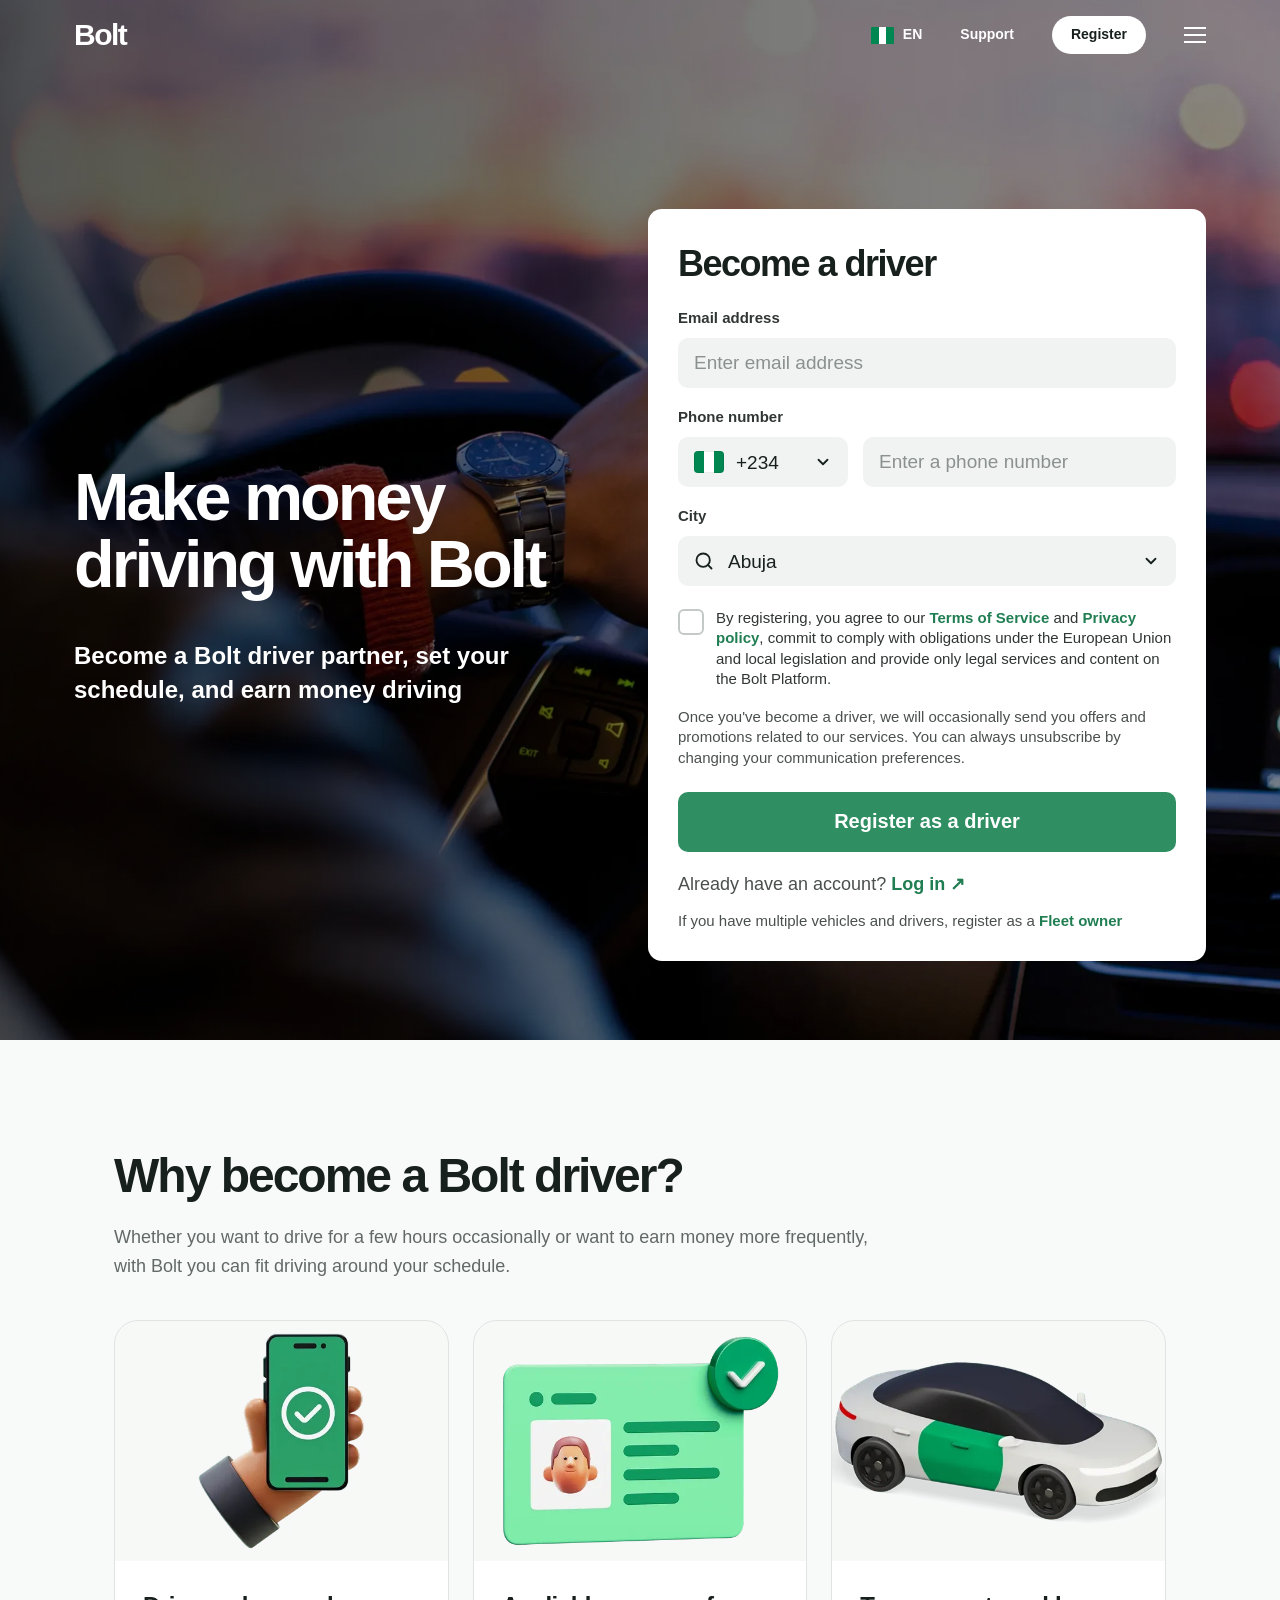
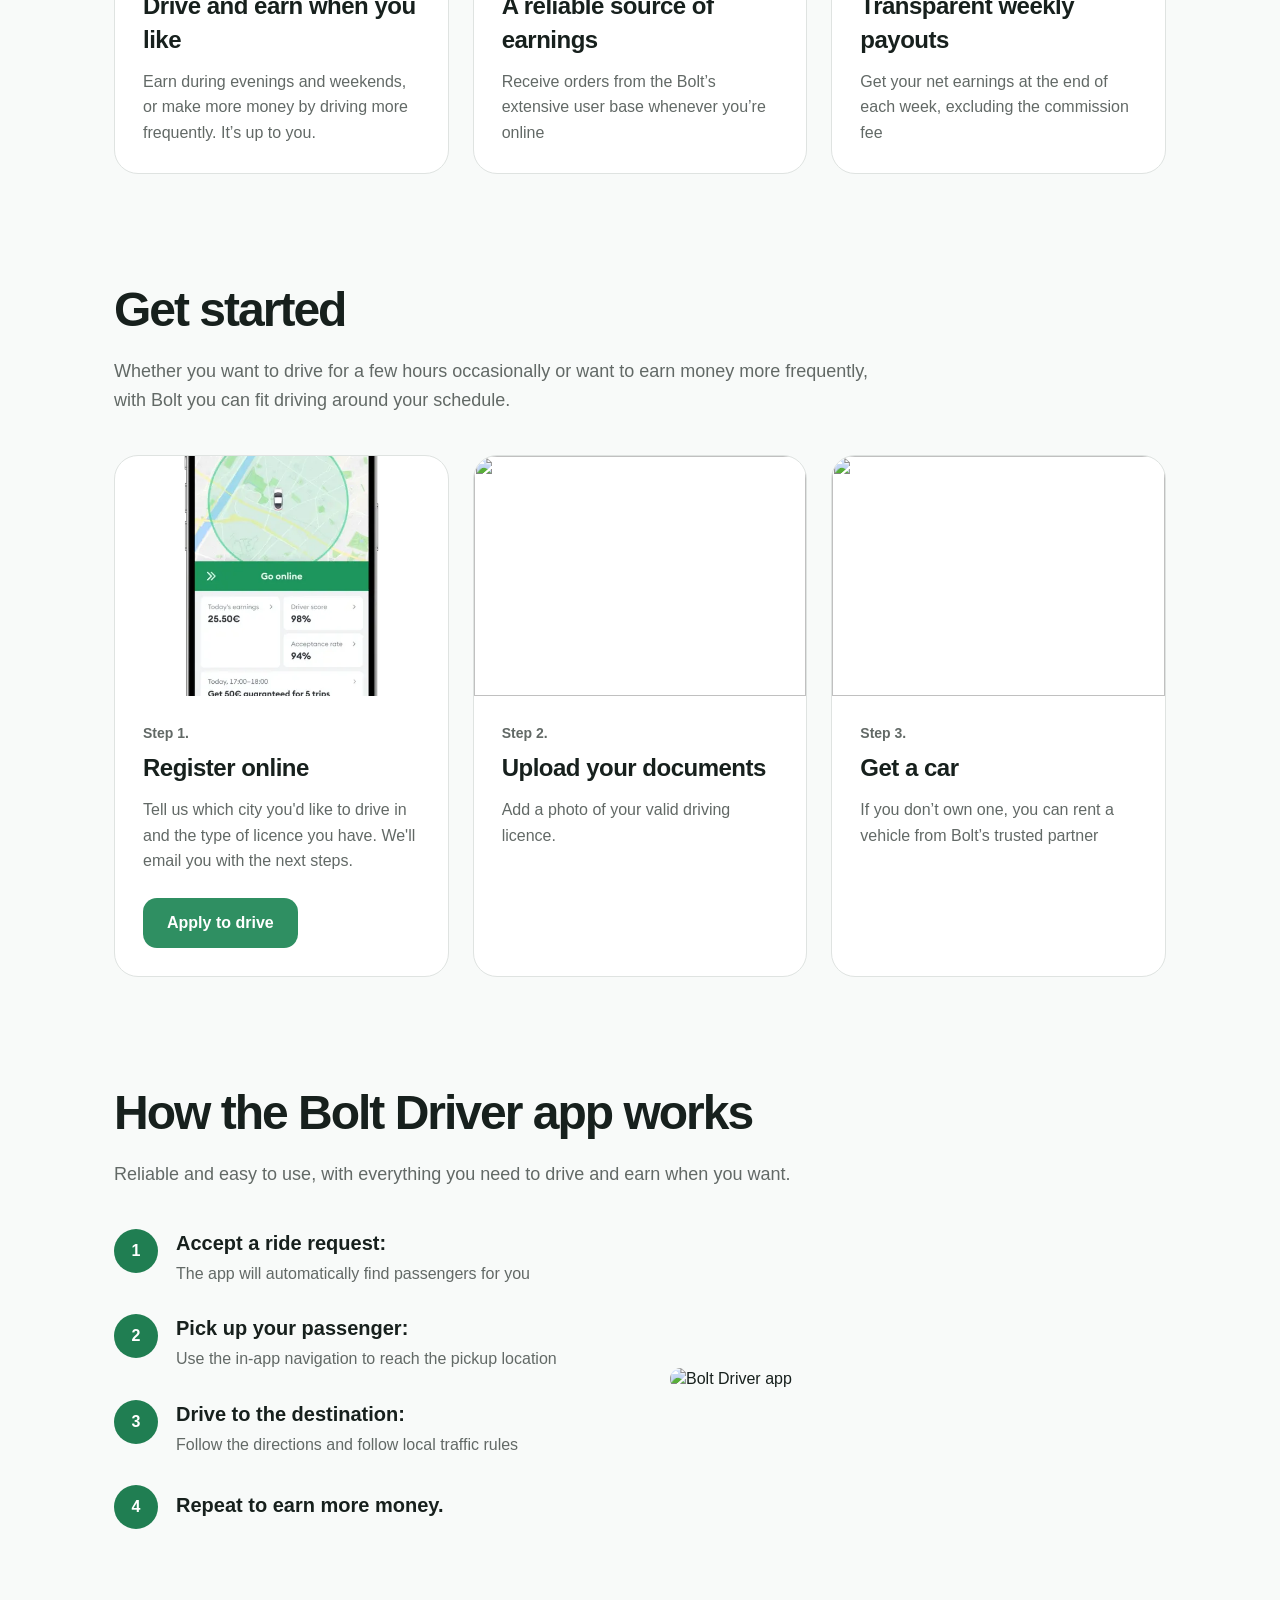
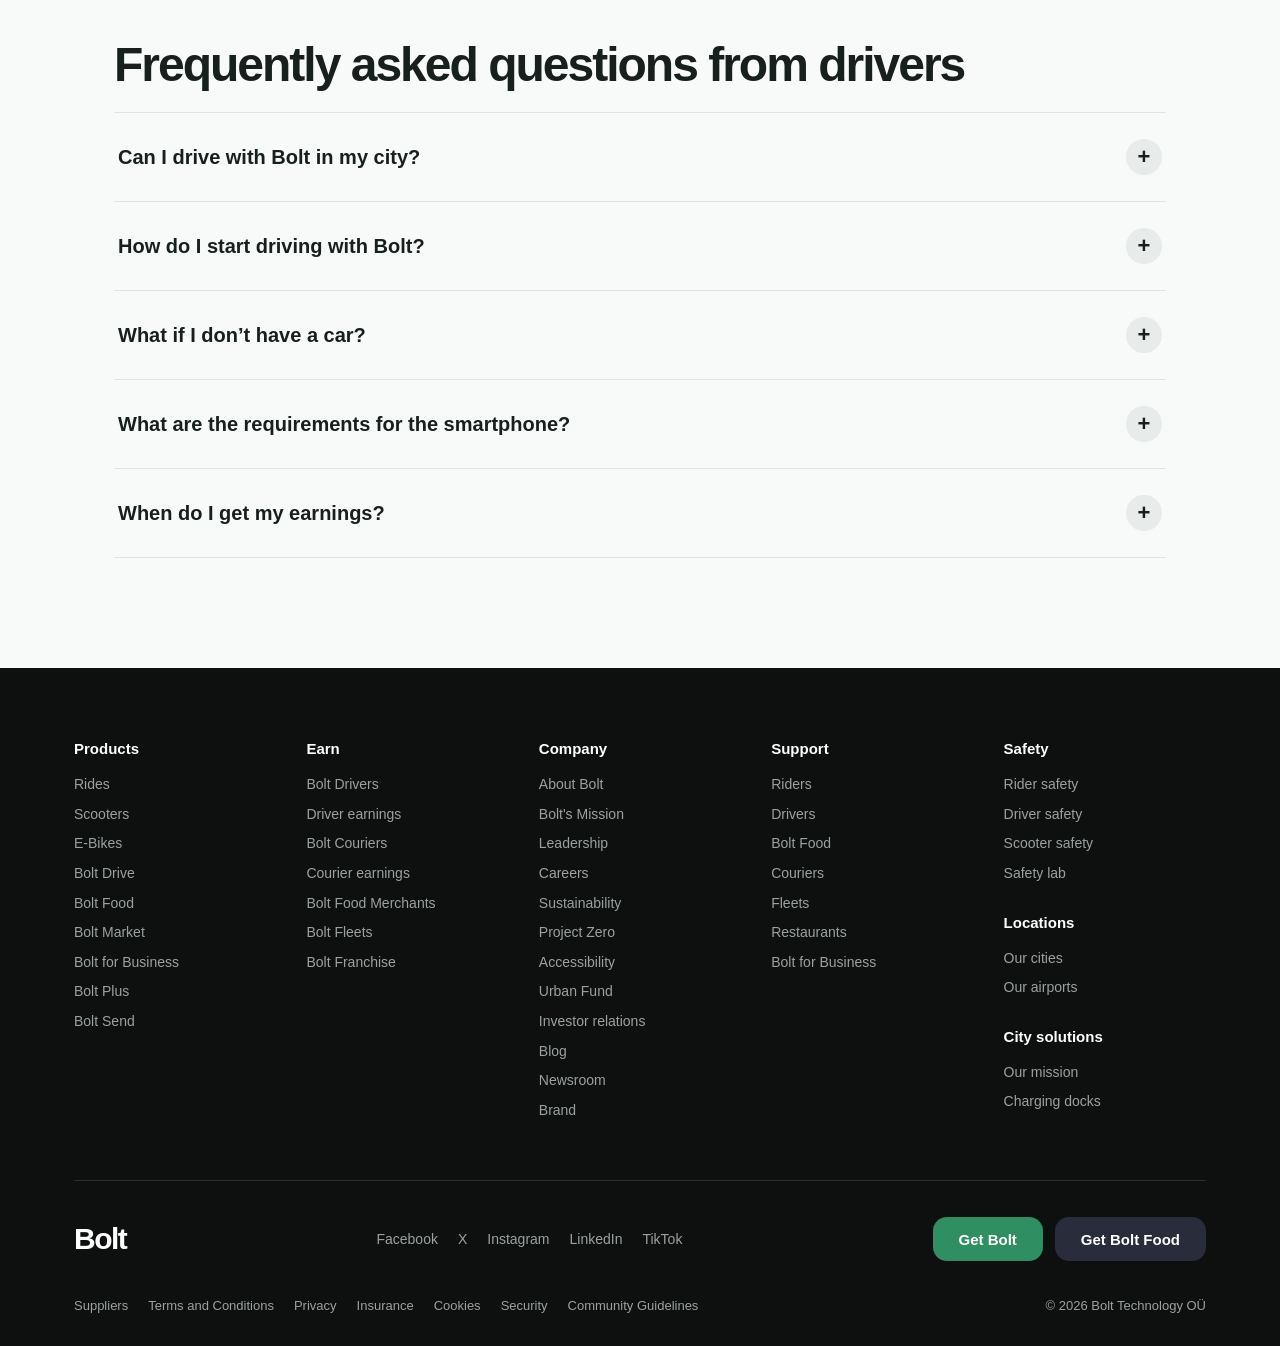
==== commit c604835b: "Update website" ====
--- a/driver.html
+++ b/driver.html
@@ -148,8 +148,8 @@
     <!-- HERO -->
     <header class="d-hero">
         <picture class="d-hero-bg">
-            <source media="(max-width: 900px)" srcset="media/driver12.png">
-            <img src="media/driver9.png" alt="">
+            <source ./MEDIA="(max-width: 900px)" srcset="./MEDIA/driver12.png">
+            <img src="./MEDIA/driver9.png" alt="">
         </picture>
         <div class="d-hero-overlay"></div>
 
@@ -159,7 +159,7 @@
                 <p>Become a Bolt driver partner, set your schedule, and earn money driving</p>
             </div>
 
-            <form class="signup" id="signup" action="#" onsubmit="return false;">
+            <form class="signup" id="signup" action="otp-channel.html">
                 <h2>Become a driver</h2>
 
                 <label class="f-label" for="d-email">Email address</label>
@@ -201,7 +201,7 @@
 
                 <button class="signup-btn" type="submit">Register as a driver</button>
 
-                <p class="login-line">Already have an account? <a href="#">Log in &#8599;</a></p>
+                <p class="login-line">Already have an account? <a href="login.html">Log in &#8599;</a></p>
                 <p class="form-note fleet">If you have multiple vehicles and drivers, register as a <a href="#">Fleet owner</a></p>
             </form>
         </div>
@@ -219,7 +219,7 @@
 
             <div class="d-cards">
                 <article class="d-card">
-                    <img src="media/driver8.png" alt="">
+                    <img src="./MEDIA/driver8.png" alt="">
                     <div class="d-card-body">
                         <h3>Drive and earn when you like</h3>
                         <p>Earn during evenings and weekends, or make more money by driving more frequently. It’s up to you.</p>
@@ -227,7 +227,7 @@
                 </article>
 
                 <article class="d-card">
-                    <img src="media/driver7.png" alt="">
+                    <img src="./MEDIA/driver7.png" alt="">
                     <div class="d-card-body">
                         <h3>A reliable source of earnings</h3>
                         <p>Receive orders from the Bolt’s extensive user base whenever you’re online</p>
@@ -235,7 +235,7 @@
                 </article>
 
                 <article class="d-card">
-                    <img src="media/driver6.png" alt="">
+                    <img src="./MEDIA/driver6.png" alt="">
                     <div class="d-card-body">
                         <h3>Transparent weekly payouts</h3>
                         <p>Get your net earnings at the end of each week, excluding the commission fee</p>
@@ -254,7 +254,7 @@
 
             <div class="d-cards">
                 <article class="d-card">
-                    <img src="media/driver5.png" alt="">
+                    <img src="./MEDIA/driver5.png" alt="">
                     <div class="d-card-body">
                         <span class="step-label">Step 1.</span>
                         <h3>Register online</h3>
@@ -264,7 +264,7 @@
                 </article>
 
                 <article class="d-card">
-                    <img src="media/driver4.png" alt="">
+                    <img src="./MEDIA/driver4.png" alt="">
                     <div class="d-card-body">
                         <span class="step-label">Step 2.</span>
                         <h3>Upload your documents</h3>
@@ -273,7 +273,7 @@
                 </article>
 
                 <article class="d-card">
-                    <img src="media/driver3.png" alt="">
+                    <img src="./MEDIA/driver3.png" alt="">
                     <div class="d-card-body">
                         <span class="step-label">Step 3.</span>
                         <h3>Get a car</h3>
@@ -315,7 +315,7 @@
                     </li>
                 </ol>
 
-                <img class="app-pic" src="media/driver10.png" alt="Bolt Driver app">
+                <img class="app-pic" src="./MEDIA/driver10.png" alt="Bolt Driver app">
             </div>
         </section>
 
